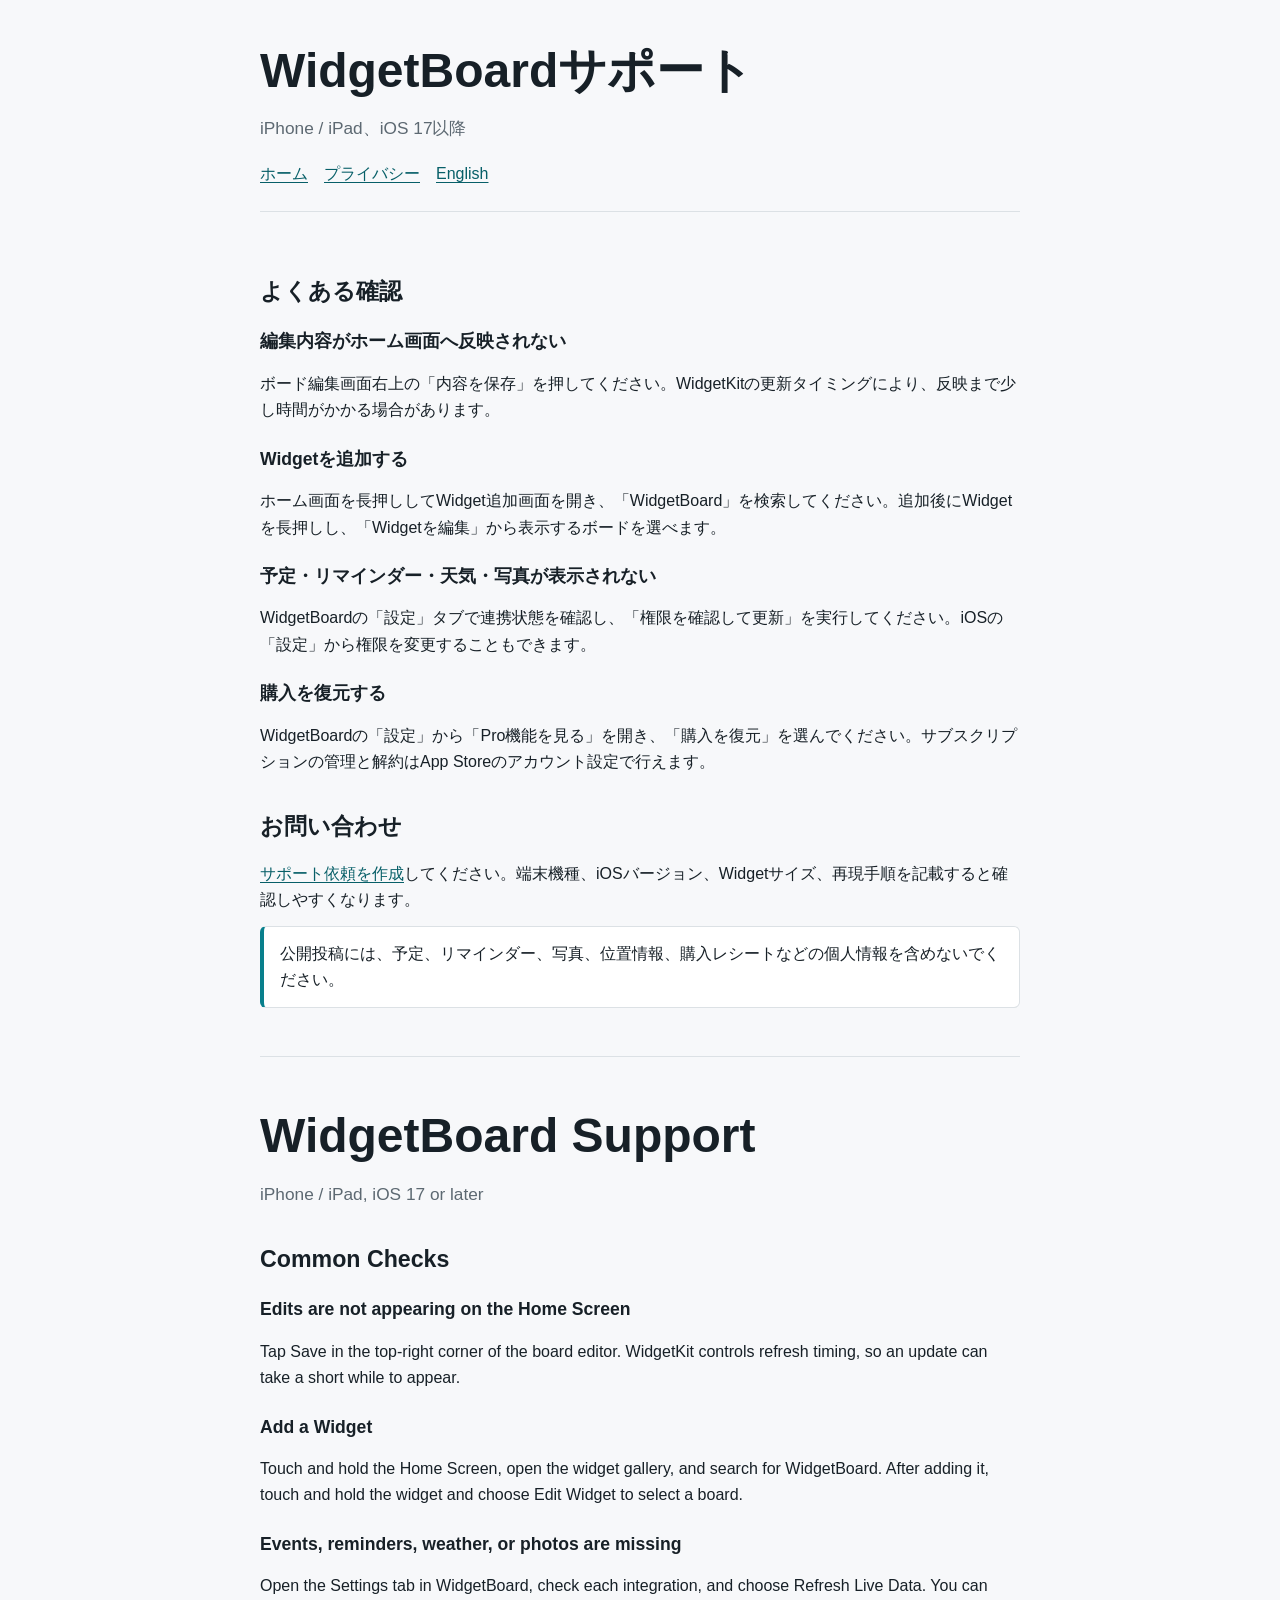
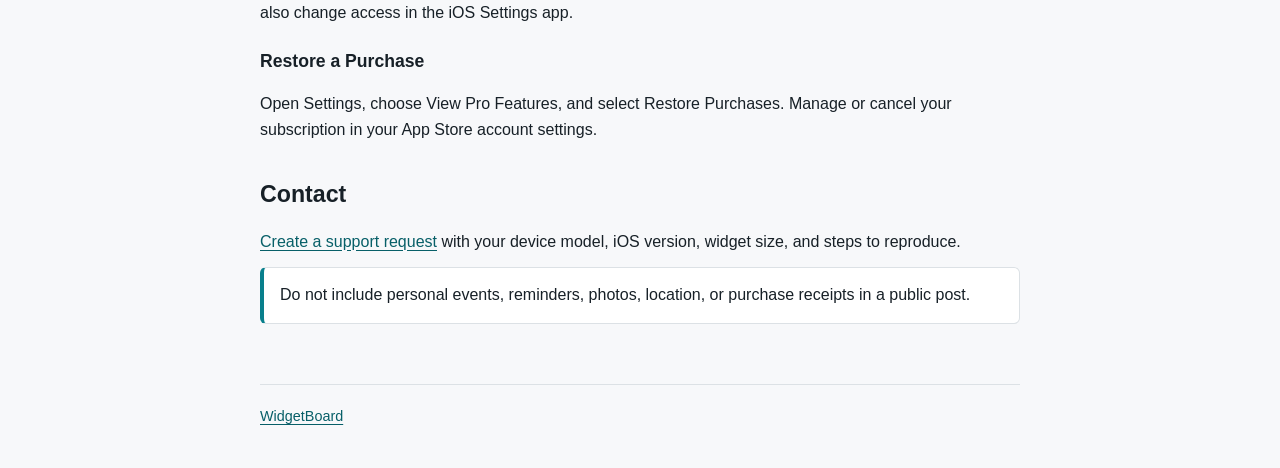
==== support/index.html @ de39ceb9 "Publish WidgetBoard support and privacy pages" ====
<!doctype html>
<html lang="ja">
<head>
  <meta charset="utf-8">
  <meta name="viewport" content="width=device-width, initial-scale=1">
  <meta name="description" content="WidgetBoardサポート">
  <title>サポート - WidgetBoard</title>
  <link rel="stylesheet" href="../styles.css">
</head>
<body>
  <header>
    <h1>WidgetBoardサポート</h1>
    <p class="lead">iPhone / iPad、iOS 17以降</p>
    <nav aria-label="主要リンク">
      <a href="../">ホーム</a>
      <a href="../privacy/">プライバシー</a>
      <a href="#english">English</a>
    </nav>
  </header>
  <main>
    <h2>よくある確認</h2>
    <h3>編集内容がホーム画面へ反映されない</h3>
    <p>ボード編集画面右上の「内容を保存」を押してください。WidgetKitの更新タイミングにより、反映まで少し時間がかかる場合があります。</p>

    <h3>Widgetを追加する</h3>
    <p>ホーム画面を長押ししてWidget追加画面を開き、「WidgetBoard」を検索してください。追加後にWidgetを長押しし、「Widgetを編集」から表示するボードを選べます。</p>

    <h3>予定・リマインダー・天気・写真が表示されない</h3>
    <p>WidgetBoardの「設定」タブで連携状態を確認し、「権限を確認して更新」を実行してください。iOSの「設定」から権限を変更することもできます。</p>

    <h3>購入を復元する</h3>
    <p>WidgetBoardの「設定」から「Pro機能を見る」を開き、「購入を復元」を選んでください。サブスクリプションの管理と解約はApp Storeのアカウント設定で行えます。</p>

    <h2>お問い合わせ</h2>
    <p><a href="https://github.com/naon77/widgetboard-support/issues/new">サポート依頼を作成</a>してください。端末機種、iOSバージョン、Widgetサイズ、再現手順を記載すると確認しやすくなります。</p>
    <p class="notice">公開投稿には、予定、リマインダー、写真、位置情報、購入レシートなどの個人情報を含めないでください。</p>

    <hr class="divider">

    <section id="english" lang="en">
      <h1>WidgetBoard Support</h1>
      <p class="lead">iPhone / iPad, iOS 17 or later</p>

      <h2>Common Checks</h2>
      <h3>Edits are not appearing on the Home Screen</h3>
      <p>Tap Save in the top-right corner of the board editor. WidgetKit controls refresh timing, so an update can take a short while to appear.</p>

      <h3>Add a Widget</h3>
      <p>Touch and hold the Home Screen, open the widget gallery, and search for WidgetBoard. After adding it, touch and hold the widget and choose Edit Widget to select a board.</p>

      <h3>Events, reminders, weather, or photos are missing</h3>
      <p>Open the Settings tab in WidgetBoard, check each integration, and choose Refresh Live Data. You can also change access in the iOS Settings app.</p>

      <h3>Restore a Purchase</h3>
      <p>Open Settings, choose View Pro Features, and select Restore Purchases. Manage or cancel your subscription in your App Store account settings.</p>

      <h2>Contact</h2>
      <p><a href="https://github.com/naon77/widgetboard-support/issues/new">Create a support request</a> with your device model, iOS version, widget size, and steps to reproduce.</p>
      <p class="notice">Do not include personal events, reminders, photos, location, or purchase receipts in a public post.</p>
    </section>
  </main>
  <footer><a href="../">WidgetBoard</a></footer>
</body>
</html>
---- styles.css ----
:root {
  color-scheme: light dark;
  font-family: -apple-system, BlinkMacSystemFont, "Helvetica Neue", Arial, sans-serif;
  line-height: 1.65;
  --background: #f7f8fa;
  --surface: #ffffff;
  --text: #172027;
  --muted: #5d6972;
  --border: #dce1e5;
  --accent: #087f8c;
  --accent-strong: #075f68;
}

* {
  box-sizing: border-box;
}

body {
  margin: 0;
  background: var(--background);
  color: var(--text);
}

header,
main,
footer {
  width: min(760px, calc(100% - 32px));
  margin-inline: auto;
}

header {
  padding: 40px 0 24px;
  border-bottom: 1px solid var(--border);
}

main {
  padding: 28px 0 48px;
}

footer {
  padding: 20px 0 40px;
  border-top: 1px solid var(--border);
  color: var(--muted);
  font-size: 0.9rem;
}

h1,
h2,
h3 {
  line-height: 1.3;
  letter-spacing: 0;
}

h1 {
  margin: 0 0 8px;
  font-size: clamp(2rem, 7vw, 3rem);
}

h2 {
  margin-top: 36px;
  font-size: 1.45rem;
}

h3 {
  margin-top: 24px;
  font-size: 1.1rem;
}

p,
ul {
  margin: 12px 0;
}

a {
  color: var(--accent-strong);
  text-underline-offset: 3px;
}

nav {
  display: flex;
  flex-wrap: wrap;
  gap: 16px;
  margin-top: 18px;
}

.lead {
  color: var(--muted);
  font-size: 1.08rem;
}

.language-note,
.notice {
  padding: 14px 16px;
  border: 1px solid var(--border);
  border-left: 4px solid var(--accent);
  border-radius: 6px;
  background: var(--surface);
}

.divider {
  margin: 48px 0;
  border: 0;
  border-top: 1px solid var(--border);
}

code {
  font-family: ui-monospace, SFMono-Regular, Menlo, monospace;
  font-size: 0.92em;
}

@media (prefers-color-scheme: dark) {
  :root {
    --background: #11171a;
    --surface: #182125;
    --text: #edf3f5;
    --muted: #aab6bc;
    --border: #344249;
    --accent: #72c7cf;
    --accent-strong: #8bd8df;
  }
}
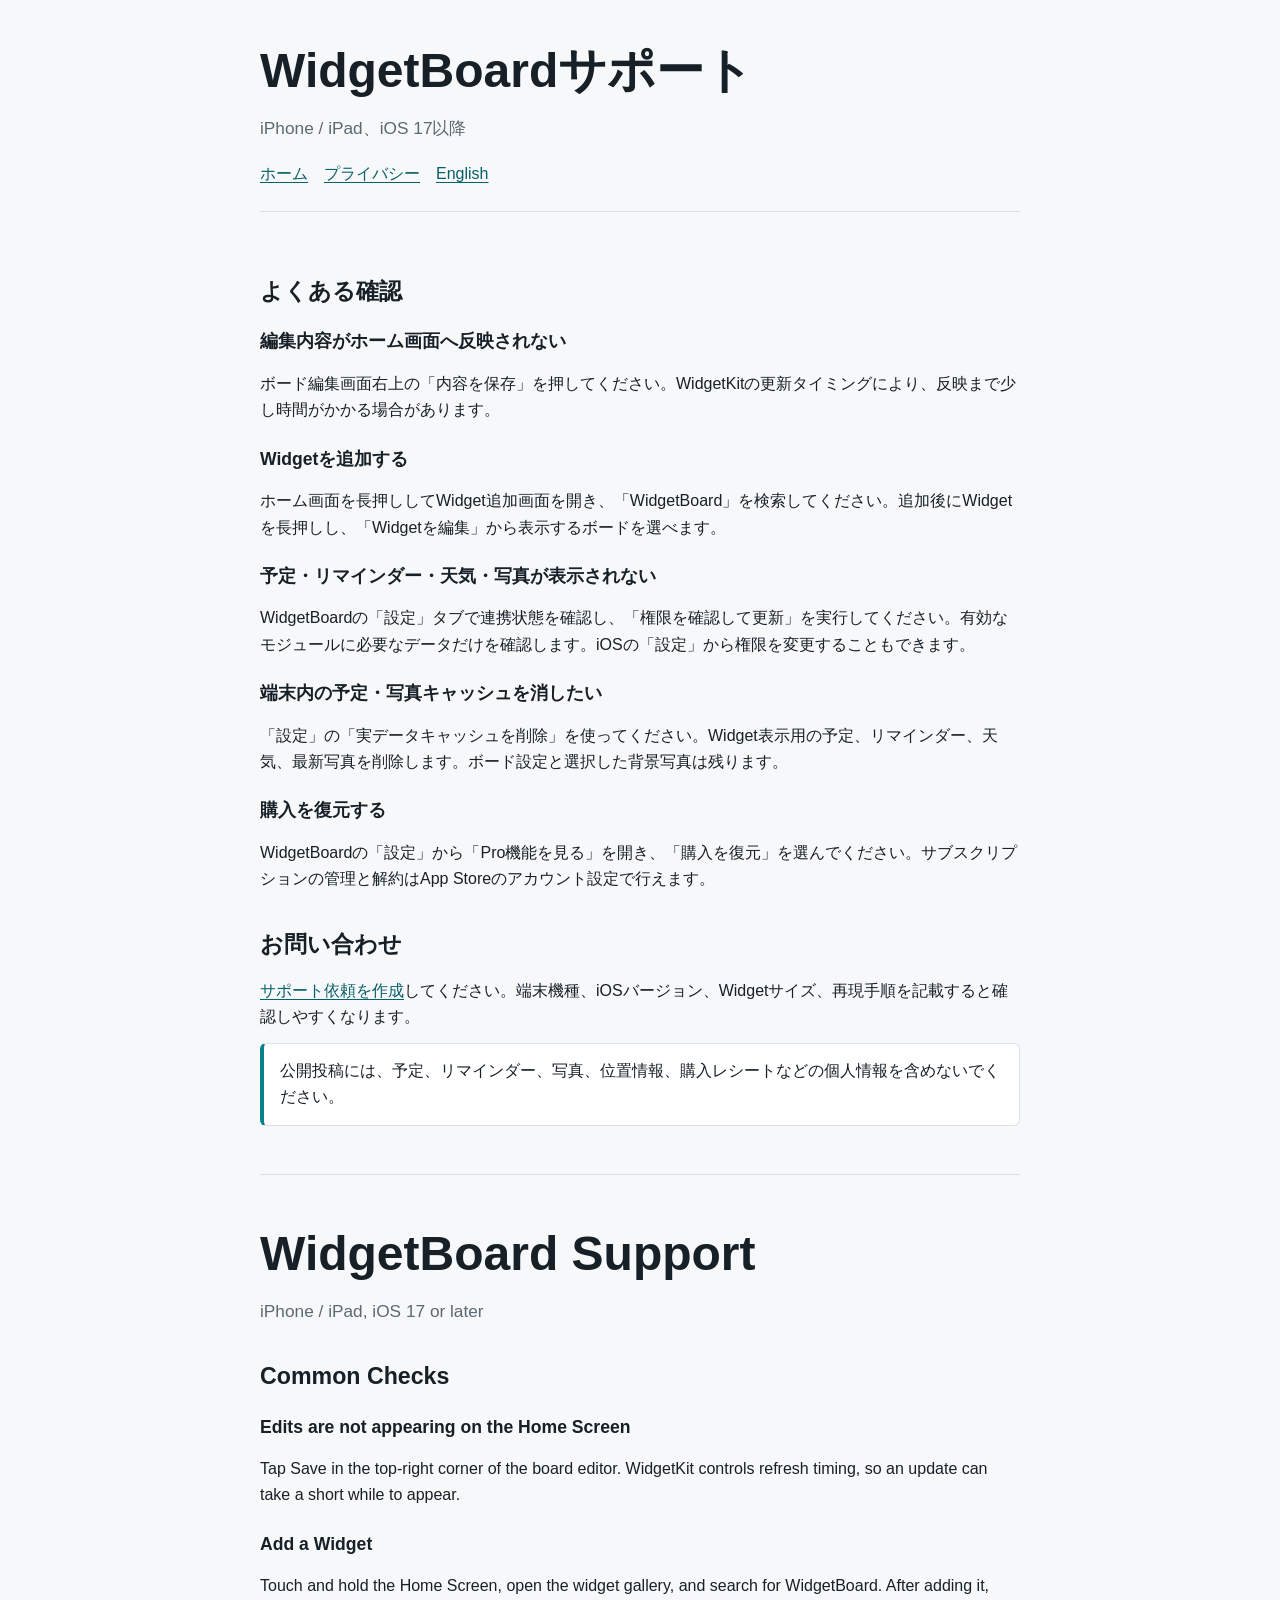
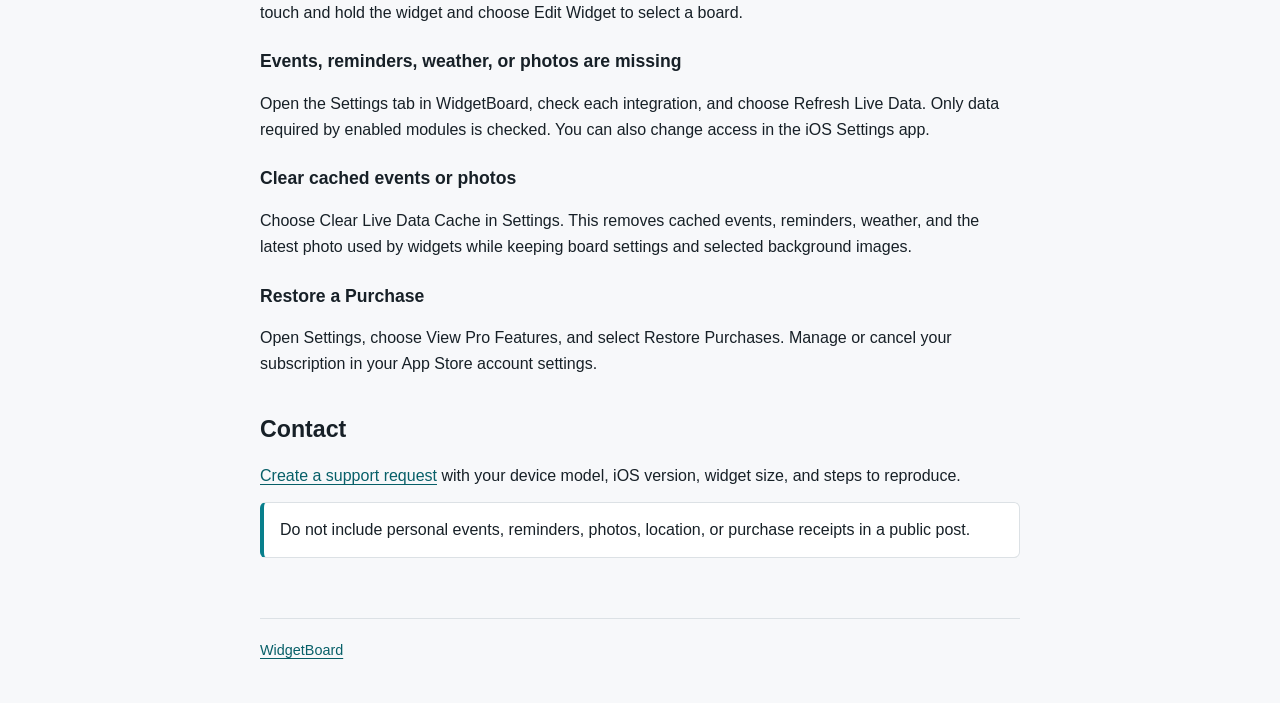
==== commit 87bcade4: "docs: clarify local cache privacy controls" ====
--- a/support/index.html
+++ b/support/index.html
@@ -26,7 +26,10 @@
     <p>ホーム画面を長押ししてWidget追加画面を開き、「WidgetBoard」を検索してください。追加後にWidgetを長押しし、「Widgetを編集」から表示するボードを選べます。</p>
 
     <h3>予定・リマインダー・天気・写真が表示されない</h3>
-    <p>WidgetBoardの「設定」タブで連携状態を確認し、「権限を確認して更新」を実行してください。iOSの「設定」から権限を変更することもできます。</p>
+    <p>WidgetBoardの「設定」タブで連携状態を確認し、「権限を確認して更新」を実行してください。有効なモジュールに必要なデータだけを確認します。iOSの「設定」から権限を変更することもできます。</p>
+
+    <h3>端末内の予定・写真キャッシュを消したい</h3>
+    <p>「設定」の「実データキャッシュを削除」を使ってください。Widget表示用の予定、リマインダー、天気、最新写真を削除します。ボード設定と選択した背景写真は残ります。</p>
 
     <h3>購入を復元する</h3>
     <p>WidgetBoardの「設定」から「Pro機能を見る」を開き、「購入を復元」を選んでください。サブスクリプションの管理と解約はApp Storeのアカウント設定で行えます。</p>
@@ -49,7 +52,10 @@
       <p>Touch and hold the Home Screen, open the widget gallery, and search for WidgetBoard. After adding it, touch and hold the widget and choose Edit Widget to select a board.</p>
 
       <h3>Events, reminders, weather, or photos are missing</h3>
-      <p>Open the Settings tab in WidgetBoard, check each integration, and choose Refresh Live Data. You can also change access in the iOS Settings app.</p>
+      <p>Open the Settings tab in WidgetBoard, check each integration, and choose Refresh Live Data. Only data required by enabled modules is checked. You can also change access in the iOS Settings app.</p>
+
+      <h3>Clear cached events or photos</h3>
+      <p>Choose Clear Live Data Cache in Settings. This removes cached events, reminders, weather, and the latest photo used by widgets while keeping board settings and selected background images.</p>
 
       <h3>Restore a Purchase</h3>
       <p>Open Settings, choose View Pro Features, and select Restore Purchases. Manage or cancel your subscription in your App Store account settings.</p>
